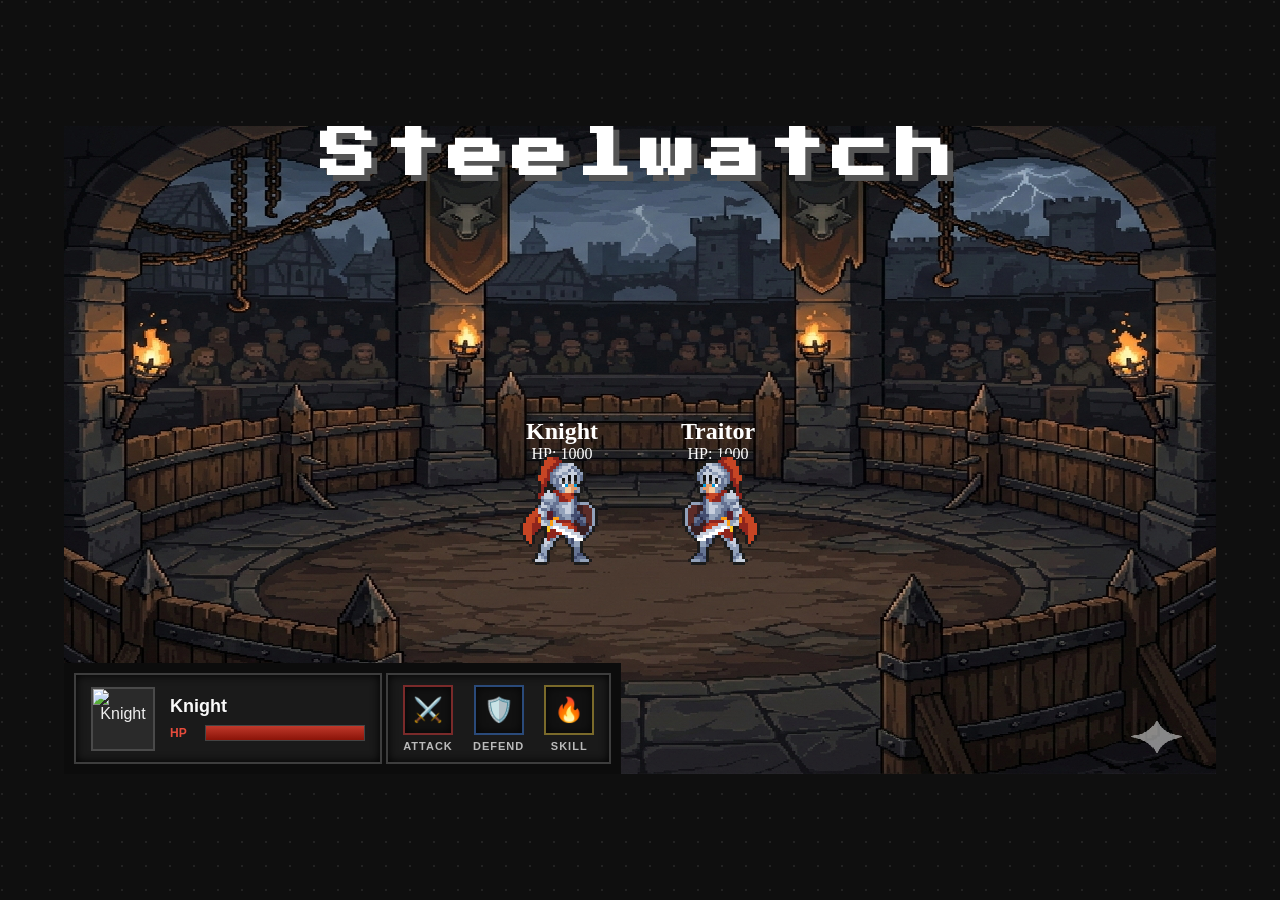
==== index.html @ 5653f2d4 "Implement player hud (not interactive)" ====
<!DOCTYPE html>
<html lang="en">

<head>
  <meta charset="UTF-8">
  <meta name="viewport" content="width=device-width, initial-scale=1.0">
  <title>Steelwatch</title>
  <link rel="stylesheet" href="./css/styles.css">
  <link href="https://fonts.googleapis.com/css2?family=Press+Start+2P&display=swap" rel="stylesheet">
</head>

<body>

  <div class="arena">

    <h1 class="game-title">Steelwatch</h1>

    <div class="fighters">

      <div class="fighter player">
        <div class="stats">
          <h2 id="player-name">Knight</h2>
          <p>HP: <span id="player-hp"></span></p>
        </div>
        <div class="sprite idle" id="player-sprite"></div>
      </div>

      <div class="fighter enemy">
        <div class="stats">
          <h2 id="enemy-name">Traitor</h2>
          <p>HP: <span id="enemy-hp"></span></p>
        </div>
        <div class="sprite idle" id="enemy-sprite"></div>
      </div>
    </div>

    <!--HUD CODE-->
    <div class="rpg-hud">
      <div class="panel character-panel">
        <div class="portrait-container">
          <div class="portrait">
            <img src="tu-imagen-aqui.png" alt="Knight">
          </div>
        </div>

        <div class="stats-container">
          <div class="character-name">Knight</div>

          <div class="stat-row">
            <span class="label hp-label">HP</span>
            <div class="bar-container">
              <div class="bar hp-bar" style="width: 100%;">
                <span class="bar-text"></span>
              </div>
            </div>
          </div>
        </div>
      </div>

      <div class="panel actions-panel">
        <div class="action-item">
          <div class="icon-box attack-border">
            <span class="icon">⚔️</span>
          </div>
          <span class="action-name">ATTACK</span>
        </div>
        <div class="action-item">
          <div class="icon-box defend-border">
            <span class="icon">🛡️</span>
          </div>
          <span class="action-name">DEFEND</span>
        </div>
        <div class="action-item">
          <div class="icon-box skill-border">
            <span class="icon">🔥</span>
          </div>
          <span class="action-name">SKILL</span>
        </div>
      </div>
    </div>
  </div>


  <!--SCRIPTS-->
  <script src="js/Character.js"></script>
  <script src="js/Enemy.js"></script>
  <script src="js/Game.js"></script>
  <script src="js/main.js"></script>

</body>

</html>
---- css/styles.css ----
/* Reset básico */
* {
    box-sizing: border-box;
    margin: 0;
    padding: 0;
}

body {
    background-color: #0f0f0f;
    background-image: radial-gradient(circle at 2px 2px, #222 1px, transparent 0);
    background-size: 24px 24px;
    display: flex;
    justify-content: center;
    align-items: center;
    min-height: 100vh;
    margin: 0;

    /*box-shadow: inset 0 0 200px rgba(138, 149, 151, 0.1);
  animation: ambiance 1s infinite alternate;
  */
}

/*
@keyframes ambiance {
  from { box-shadow: inset 0 0 150px rgba(0, 0, 0, 0.9); }
  to { box-shadow: inset 0 0 200px rgba(66, 3, 3, 0.7); }
}
  */

/* Arena */
.arena {
    height: 90%;
    width: 90%;
    max-width: 1650px;
    aspect-ratio: 16 / 9;
    position: relative;
    overflow: hidden;
    background-image: url(../assets/backgrounds/fosa-del-juicio.png);
    background-repeat: no-repeat;
    background-size: 100% 100%;
    image-rendering: pixelated;
}

.game-title {
    text-align: center;
    font-family: 'Press Start 2P', cursive;
    font-size: 3.5rem;
    margin: 0;
    color: #fff;
    letter-spacing: 8px;
    text-shadow: 6px 6px 0px #555;
}

/* Controles */
/* Contenedor Principal */
.rpg-hud {
    position: absolute;
    bottom: 0;
    display: flex;
    gap: 4px;
    background-color: #0c0c0c;
    padding: 10px;
    font-family: 'Segoe UI', Tahoma, Geneva, Verdana, sans-serif;
    color: #eee;
    user-select: none;
}

/* Paneles con borde biselado */
.panel {
    background: #1a1a1a;
    border: 2px solid #3d3d3d;
    box-shadow: inset 0 0 10px #000;
    display: flex;
    padding: 10px 15px;
    align-items: center;
}

/* Estilo del Retrato */
.portrait-container {
    text-align: center;
    margin-right: 15px;
}

.portrait {
    width: 64px;
    height: 64px;
    border: 2px solid #4a4a4a;
    background: #2a2a2a;
    display: flex;
    justify-content: center;
    align-items: center;
    overflow: hidden;
}

.portrait img {
    width: 100%;
    height: 100%;
    object-fit: cover;
}

/* Estadísticas y Barras */
.stats-container {
    display: flex;
    flex-direction: column;
    gap: 6px;
}

.character-name {
    color: #fafafa;
    font-weight: bold;
    font-size: 18px;
    margin-bottom: 2px;
}

.stat-row {
    display: flex;
    align-items: center;
    gap: 10px;
}

.label {
    font-weight: bold;
    font-size: 12px;
    width: 25px;
}

.hp-label { color: #e74c3c; }

.bar-container {
    width: 160px;
    height: 16px;
    background: #0a0a0a;
    border: 1px solid #444;
    position: relative;
    box-shadow: inset 0 0 5px #000;
}

.bar {
    height: 100%;
    display: flex;
    align-items: center;
    justify-content: center;
    transition: width 0.3s ease;
}

.bar-text {
    font-size: 11px;
    font-weight: bold;
    color: #fff;
    z-index: 2;
    text-shadow: 1px 1px 2px #000;
}

.hp-bar {
    background: linear-gradient(to bottom, #c0392b, #8a1308);
}

/* Panel de Acciones */
.actions-panel {
    gap: 20px;
}

.action-item {
    display: flex;
    flex-direction: column;
    align-items: center;
    cursor: pointer;
    transition: transform 0.1s;
}

.action-item:hover {
    transform: translateY(-2px);
}

.icon-box {
    width: 50px;
    height: 50px;
    background: #111;
    display: flex;
    justify-content: center;
    align-items: center;
    margin-bottom: 5px;
    box-shadow: inset 0 0 8px rgba(0,0,0,0.8);
}

.icon { font-size: 24px; }

.action-name {
    font-size: 11px;
    font-weight: bold;
    color: #bbb;
    letter-spacing: 1px;
}

/* Bordes específicos para las acciones */
.attack-border { border: 2px solid #7a2a2a; }
.defend-border { border: 2px solid #2a4a7a; }
.skill-border { border: 2px solid #7a6a2a; }

/* Zona de combate */
.fighters {
    position: absolute;
    bottom: 35%;
    width: 100%;
    display: flex;
    justify-content: center;
    align-items: flex-end;
}

/* Cada combatiente */
.fighter {
    display: flex;
    flex-direction: column;
    align-items: center;
    margin: 0 30px;
}

/* Stats */
.stats {
    text-align: center;
    color: rgb(255, 255, 255);
}




/*******************************/
/*******************************/
/********PLAYER SPRITE *********/
/*******************************/
/*******************************/

#player-sprite {
    width: 96px;
    /* ancho de 1 frame */
    height: 84px;
    /* alto de 1 frame */
    background-image: url("../assets/knight/IDLE.png");
    background-size: 672px 84px;
    transform: scale(3);
    background-position: 0 0;
}

/* Clase idle */
#player-sprite.idle {
    animation: idleAnim 0.6s steps(7) infinite;
}

@keyframes idleAnim {
    from {
        background-position: 0 0;
    }

    to {
        background-position: -672px;
    }
}

/* Clase attack */
#player-sprite.attack {
    background-image: url("../assets/knight/ATTACK\ 3.png");
    animation: attackAnim 0.6s steps(6);
}

@keyframes attackAnim {
    from {
        background-position: 0 0;
    }

    to {
        background-position: -672px;
    }
}


/* Clase Slash attack */

#player-sprite.slashAttack {
    background-image: url("../assets/knight/ATTACK\ 1.png");
    animation:
        slashAttackAnim 0.6s steps(6) infinite;
}

@keyframes slashAttackAnim {
    from {
        background-position: 0 0;
    }

    to {
        background-position: -672px;
    }
}


/* Clase Blocked */

#player-sprite.block {
    background-image: url("../assets/knight/DEFEND.png");
    animation:
        blockAnim 0.6s steps(6) infinite;
}

@keyframes blockAnim {
    from {
        background-position: 0 0;
    }

    to {
        background-position: -672px;
    }
}


/* Clase hurt */

#player-sprite.hurt {
    background-image: url("../assets/knight/HURT.png");
    animation: hurtAnim 0.5s steps(4) infinite;
    background-size: 384px 84px;
}

@keyframes hurtAnim {
    from {
        background-position: 0 0;
    }

    to {
        background-position: -384px;
    }
}

/*Clase death */

#player-sprite.death {
    background-image: url("../assets/knight/DEATH.png");
    animation: deathAnim 1s steps(11) forwards;
    background-size: 1152px 84px;
}

@keyframes deathAnim {
    from {
        background-position: 0 0;
    }

    to {
        background-position: -1056px;
    }
}




/* Controles */
.controls {
    text-align: center;
}

/*******************************/
/*******************************/
/********ENEMY SPRITE *********/
/*******************************/
/*******************************/

#enemy-sprite {
    width: 96px;
    /* ancho de 1 frame */
    height: 84px;
    /* alto de 1 frame */
    background-image: url("../assets/knight/IDLE.png");
    background-repeat: no-repeat;
    background-size: 672px 84px;
    transform: scale(3, 3) scaleX(-1);
    background-position: 0 0;
}

/* Clase idle */
#enemy-sprite.idle {
    animation: enemyIdleAnim 0.6s steps(7) infinite;
}

@keyframes enemyIdleAnim {
    from {
        background-position: 0 0;
    }

    to {
        background-position: -672px;
    }
}

/* Clase attack */
#enemy-sprite.attack {
    background-image: url("../assets/knight/ATTACK\ 3.png");
    animation: attackAnim 0.7s steps(6);
}

@keyframes attackAnim {
    from {
        background-position: 0 0;
    }

    to {
        background-position: -672px;
    }
}

/* Clase block */

#enemy-sprite.block {
    background-image: url("../assets/knight/DEFEND.png");
    animation:
        blockAnim 0.6s steps(6) infinite;
}

@keyframes blockAnim {
    from {
        background-position: 0 0;
    }

    to {
        background-position: -672px;
    }
}

/* Clase hurt */

#enemy-sprite.hurt {
    background-image: url("../assets/knight/HURT.png");
    animation: hurtAnim 0.5s steps(4) infinite;
    background-size: 384px 84px;
}

@keyframes hurtAnim {
    from {
        background-position: 0 0;
    }

    to {
        background-position: -384px;
    }
}

/*Clase death */

#enemy-sprite.death {
    background-image: url("../assets/knight/DEATH.png");
    animation: deathAnim 1s steps(11) forwards;
    background-size: 1152px 84px;
}

@keyframes deathAnim {
    from {
        background-position: 0 0;
    }

    to {
        background-position: -1056px;
    }
}
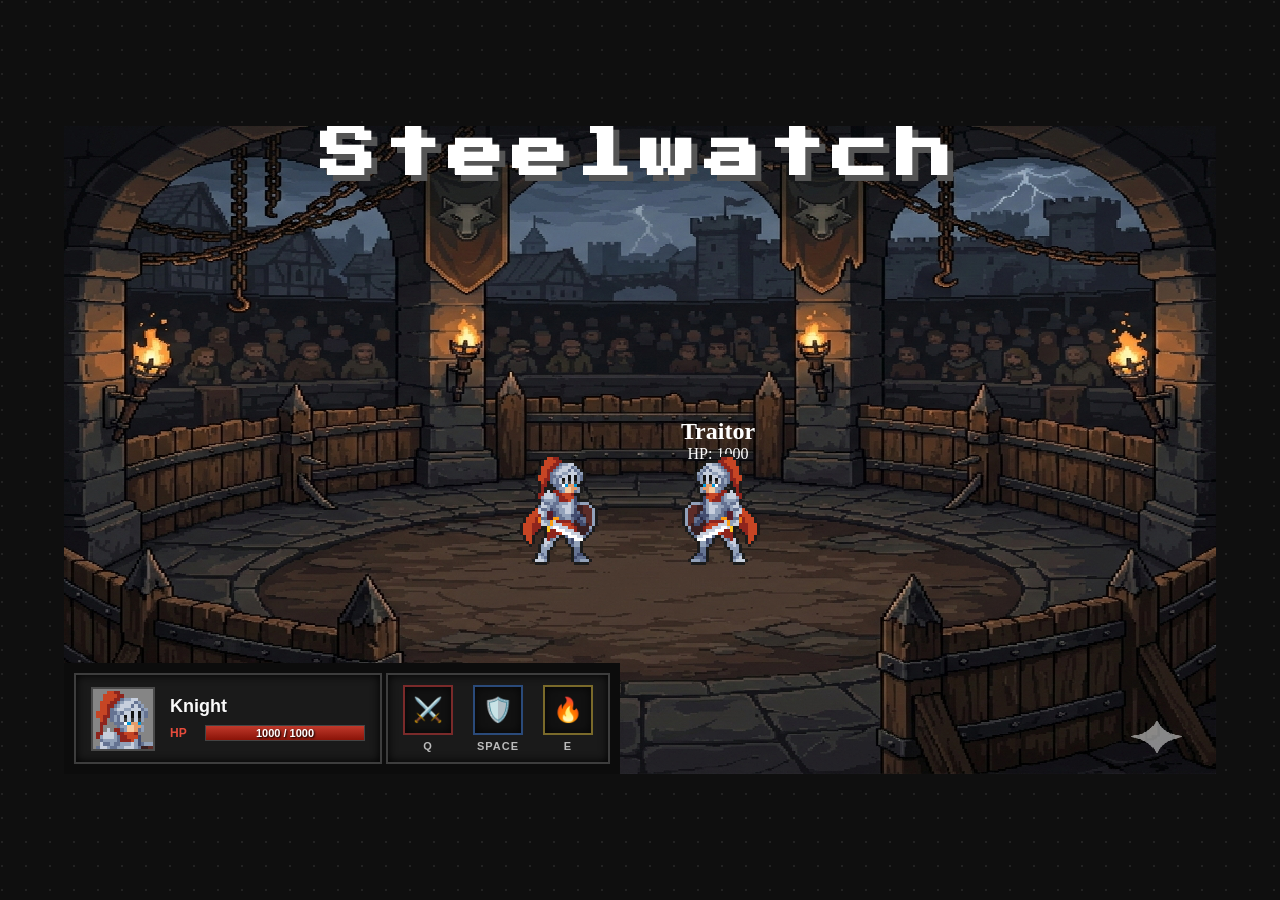
==== commit 773a1192: "Implement full interactive logic for HUD bar" ====
--- a/index.html
+++ b/index.html
@@ -18,10 +18,6 @@
     <div class="fighters">
 
       <div class="fighter player">
-        <div class="stats">
-          <h2 id="player-name">Knight</h2>
-          <p>HP: <span id="player-hp"></span></p>
-        </div>
         <div class="sprite idle" id="player-sprite"></div>
       </div>
 
@@ -39,18 +35,18 @@
       <div class="panel character-panel">
         <div class="portrait-container">
           <div class="portrait">
-            <img src="tu-imagen-aqui.png" alt="Knight">
+            <img src="./assets/Knight-image.png" alt="Knight">
           </div>
         </div>
 
         <div class="stats-container">
-          <div class="character-name">Knight</div>
+          <div id="player-name" class="character-name">Knight</div>
 
           <div class="stat-row">
             <span class="label hp-label">HP</span>
             <div class="bar-container">
-              <div class="bar hp-bar" style="width: 100%;">
-                <span class="bar-text"></span>
+              <div id="player-HpBar" class="bar hp-bar" style="width: 100%;">
+                <span id="bar-text" class="bar-text"></span>
               </div>
             </div>
           </div>
@@ -62,19 +58,19 @@
           <div class="icon-box attack-border">
             <span class="icon">⚔️</span>
           </div>
-          <span class="action-name">ATTACK</span>
+          <span class="action-name">Q</span>
         </div>
         <div class="action-item">
           <div class="icon-box defend-border">
             <span class="icon">🛡️</span>
           </div>
-          <span class="action-name">DEFEND</span>
+          <span class="action-name">SPACE</span>
         </div>
         <div class="action-item">
           <div class="icon-box skill-border">
             <span class="icon">🔥</span>
           </div>
-          <span class="action-name">SKILL</span>
+          <span class="action-name">E</span>
         </div>
       </div>
     </div>
--- a/css/styles.css
+++ b/css/styles.css
@@ -50,9 +50,9 @@
     letter-spacing: 8px;
     text-shadow: 6px 6px 0px #555;
 }
-
-/* Controles */
-/* Contenedor Principal */
+/***************************/
+/******** PLAYER HUD *******/
+/***************************/
 .rpg-hud {
     position: absolute;
     bottom: 0;
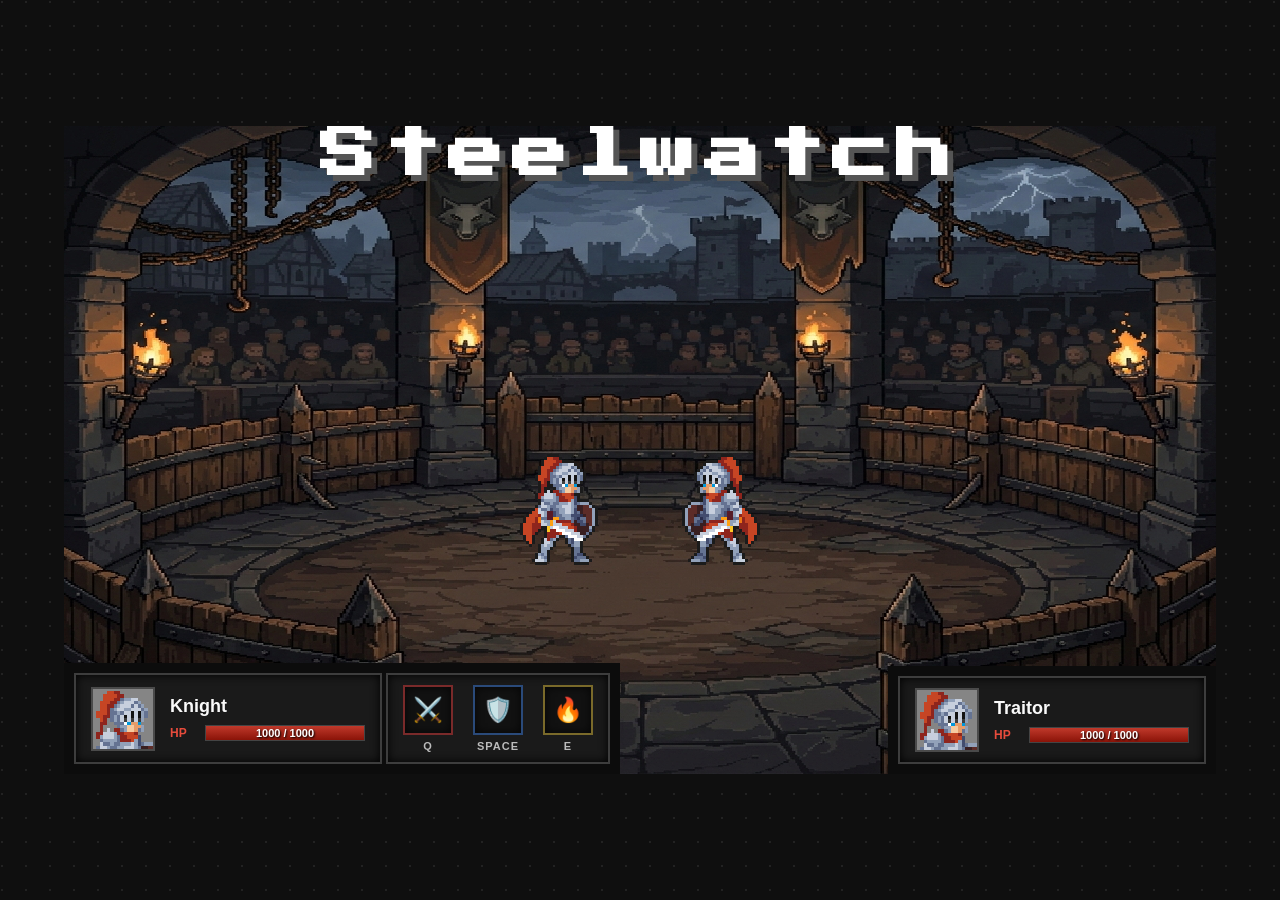
==== commit eea59617: "Implement fully interactive player and  enemy stats HUD, also made it reusable for any game instance" ====
--- a/index.html
+++ b/index.html
@@ -22,16 +22,12 @@
       </div>
 
       <div class="fighter enemy">
-        <div class="stats">
-          <h2 id="enemy-name">Traitor</h2>
-          <p>HP: <span id="enemy-hp"></span></p>
-        </div>
         <div class="sprite idle" id="enemy-sprite"></div>
       </div>
     </div>
 
     <!--HUD CODE-->
-    <div class="rpg-hud">
+    <div class="player-hud">
       <div class="panel character-panel">
         <div class="portrait-container">
           <div class="portrait">
@@ -74,6 +70,30 @@
         </div>
       </div>
     </div>
+
+     <div class="enemy-hud">
+      <div class="panel character-panel">
+        <div class="portrait-container">
+          <div class="portrait">
+            <img src="./assets/Knight-image.png" alt="Knight">
+          </div>
+        </div>
+
+        <div class="stats-container">
+          <div id="enemy-name" class="character-name">Knight</div>
+
+          <div class="stat-row">
+            <span class="label hp-label">HP</span>
+            <div class="bar-container">
+              <div id="enemy-HpBar" class="bar hp-bar" style="width: 100%;">
+                <span id="enemyBar-text" class="bar-text"></span>
+              </div>
+            </div>
+          </div>
+        </div>
+      </div>
+    </div>
+
   </div>
 
 
--- a/css/styles.css
+++ b/css/styles.css
@@ -50,10 +50,14 @@
     letter-spacing: 8px;
     text-shadow: 6px 6px 0px #555;
 }
+
+
 /***************************/
 /******** PLAYER HUD *******/
 /***************************/
-.rpg-hud {
+
+
+.player-hud {
     position: absolute;
     bottom: 0;
     display: flex;
@@ -197,7 +201,27 @@
 .defend-border { border: 2px solid #2a4a7a; }
 .skill-border { border: 2px solid #7a6a2a; }
 
-/* Zona de combate */
+/***************************/
+/******** ENEMY HUD ********/
+/***************************/
+
+.enemy-hud {
+    position: absolute;
+    bottom: 0;
+    right: 0;
+    display: flex;
+    gap: 4px;
+    background-color: #0c0c0c;
+    padding: 10px;
+    font-family: 'Segoe UI', Tahoma, Geneva, Verdana, sans-serif;
+    color: #eee;
+    user-select: none;
+}
+
+
+/***************************/
+/**** FIGHTERS CONTAINER ***/
+/***************************/
 .fighters {
     position: absolute;
     bottom: 35%;
@@ -220,6 +244,7 @@
     text-align: center;
     color: rgb(255, 255, 255);
 }
+
 
 
 
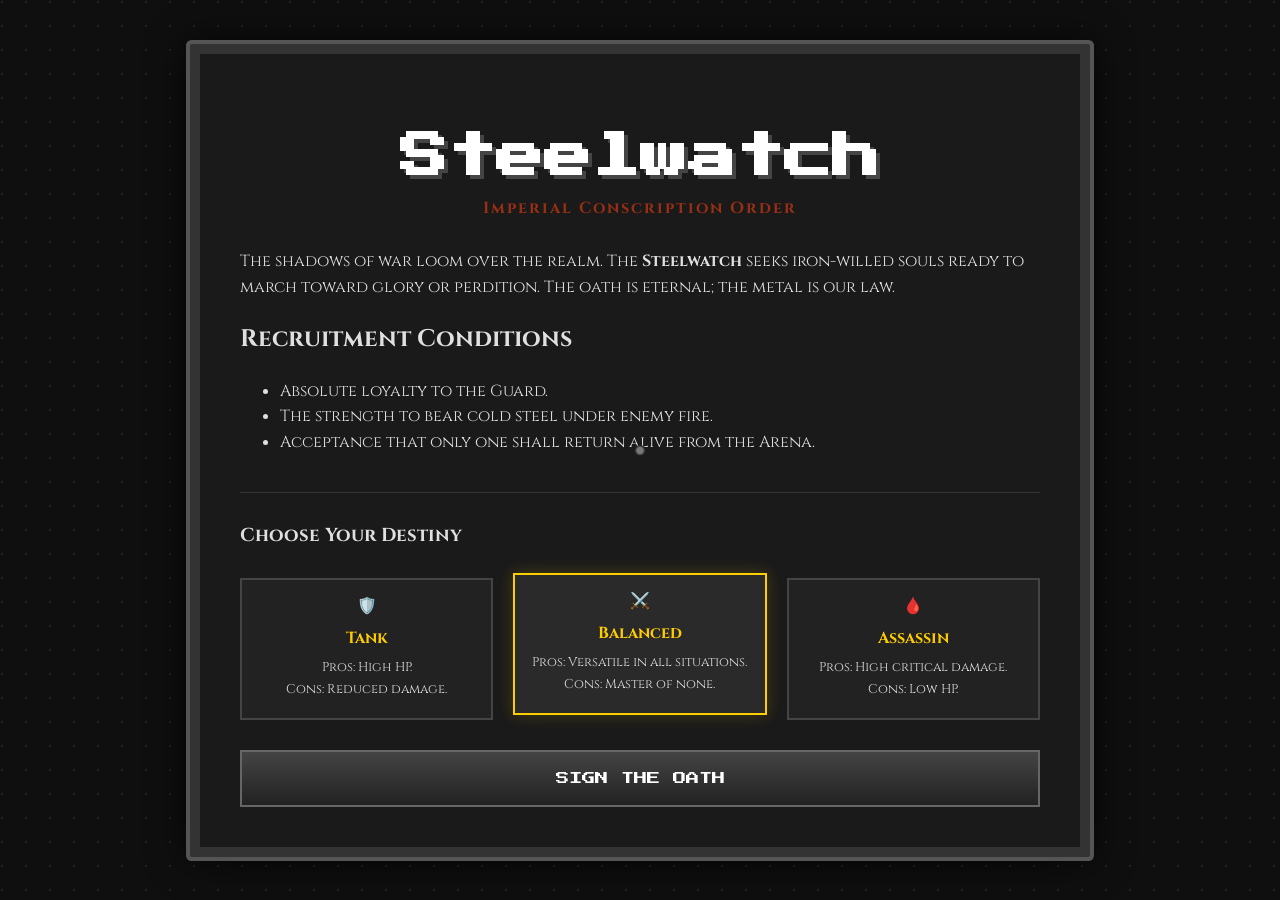
==== commit 9d8e711d: "Implement new index html,  with functional role selection form that saves the data in localstorage a" ====
--- a/index.html
+++ b/index.html
@@ -2,106 +2,76 @@
 <html lang="en">
 
 <head>
-  <meta charset="UTF-8">
-  <meta name="viewport" content="width=device-width, initial-scale=1.0">
-  <title>Steelwatch</title>
-  <link rel="stylesheet" href="./css/styles.css">
-  <link href="https://fonts.googleapis.com/css2?family=Press+Start+2P&display=swap" rel="stylesheet">
+    <meta charset="UTF-8">
+    <meta name="viewport" content="width=device-width, initial-scale=1.0">
+    <title>Steelwatch - Conscription</title>
+    <link rel="stylesheet" href="./css/intro.css">
+    <link href="https://fonts.googleapis.com/css2?family=Press+Start+2P&family=Cinzel:wght@400;700&display=swap"
+        rel="stylesheet">
 </head>
 
 <body>
 
-  <div class="arena">
+    <main class="manuscript-container">
+        <section class="manuscript">
+            <header class="lore-header">
+                <h1 class="game-title">Steelwatch</h1>
+                <p class="subtitle">Imperial Conscription Order</p>
+            </header>
 
-    <h1 class="game-title">Steelwatch</h1>
+            <article class="lore-content">
+                <p>The shadows of war loom over the realm. The <strong>Steelwatch</strong> seeks iron-willed souls ready
+                    to march toward glory or perdition. The oath is eternal; the metal is our law.</p>
 
-    <div class="fighters">
+                <h2>Recruitment Conditions</h2>
+                <ul>
+                    <li>Absolute loyalty to the Guard.</li>
+                    <li>The strength to bear cold steel under enemy fire.</li>
+                    <li>Acceptance that only one shall return alive from the Arena.</li>
+                </ul>
+            </article>
 
-      <div class="fighter player">
-        <div class="sprite idle" id="player-sprite"></div>
-      </div>
+            <form class="class-selection">
+                <h3>Choose Your Destiny</h3>
 
-      <div class="fighter enemy">
-        <div class="sprite idle" id="enemy-sprite"></div>
-      </div>
-    </div>
+                <div class="options-container">
+                    <label class="class-card">
+                        <input type="radio" name="class-choice" value="tank">
+                        <div class="card-content">
+                            <span class="icon">🛡️</span>
+                            <h4>Tank</h4>
+                            <p>Pros: High HP.</p>
+                            <p>Cons: Reduced damage.</p>
+                        </div>
+                    </label>
 
-    <!--HUD CODE-->
-    <div class="player-hud">
-      <div class="panel character-panel">
-        <div class="portrait-container">
-          <div class="portrait">
-            <img src="./assets/Knight-image.png" alt="Knight">
-          </div>
-        </div>
+                    <label class="class-card">
+                        <input type="radio" name="class-choice" value="balanced" checked>
+                        <div class="card-content">
+                            <span class="icon">⚔️</span>
+                            <h4>Balanced</h4>
+                            <p>Pros: Versatile in all situations.</p>
+                            <p>Cons: Master of none.</p>
+                        </div>
+                    </label>
 
-        <div class="stats-container">
-          <div id="player-name" class="character-name">Knight</div>
+                    <label class="class-card">
+                        <input type="radio" name="class-choice" value="assassin">
+                        <div class="card-content">
+                            <span class="icon">🩸</span>
+                            <h4>Assassin</h4>
+                            <p>Pros: High critical damage.</p>
+                            <p>Cons: Low HP.</p>
+                        </div>
+                    </label>
+                </div>
 
-          <div class="stat-row">
-            <span class="label hp-label">HP</span>
-            <div class="bar-container">
-              <div id="player-HpBar" class="bar hp-bar" style="width: 100%;">
-                <span id="bar-text" class="bar-text"></span>
-              </div>
-            </div>
-          </div>
-        </div>
-      </div>
+                <button type="submit" class="sign-button">SIGN THE OATH</button>
+            </form>
+        </section>
+    </main>
 
-      <div class="panel actions-panel">
-        <div class="action-item">
-          <div class="icon-box attack-border">
-            <span class="icon">⚔️</span>
-          </div>
-          <span class="action-name">Q</span>
-        </div>
-        <div class="action-item">
-          <div class="icon-box defend-border">
-            <span class="icon">🛡️</span>
-          </div>
-          <span class="action-name">SPACE</span>
-        </div>
-        <div class="action-item">
-          <div class="icon-box skill-border">
-            <span class="icon">🔥</span>
-          </div>
-          <span class="action-name">E</span>
-        </div>
-      </div>
-    </div>
-
-     <div class="enemy-hud">
-      <div class="panel character-panel">
-        <div class="portrait-container">
-          <div class="portrait">
-            <img src="./assets/Knight-image.png" alt="Knight">
-          </div>
-        </div>
-
-        <div class="stats-container">
-          <div id="enemy-name" class="character-name">Knight</div>
-
-          <div class="stat-row">
-            <span class="label hp-label">HP</span>
-            <div class="bar-container">
-              <div id="enemy-HpBar" class="bar hp-bar" style="width: 100%;">
-                <span id="enemyBar-text" class="bar-text"></span>
-              </div>
-            </div>
-          </div>
-        </div>
-      </div>
-    </div>
-
-  </div>
-
-
-  <!--SCRIPTS-->
-  <script src="js/Character.js"></script>
-  <script src="js/Enemy.js"></script>
-  <script src="js/Game.js"></script>
-  <script src="js/main.js"></script>
+    <script src="./js/intro.js"></script>
 
 </body>
 
--- a/css/intro.css
+++ b/css/intro.css
@@ -0,0 +1,138 @@
+body {
+    background-color: #0f0f0f;
+    background-image: radial-gradient(circle at 2px 2px, #222 1px, transparent 0);
+    background-size: 24px 24px;
+    display: flex;
+    justify-content: center;
+    align-items: center;
+    min-height: 100vh;
+    margin: 0;
+    color: #e0e0e0;
+    font-family: 'Cinzel', serif;
+}
+
+
+.manuscript-container {
+    width: 90vw;
+    max-width: 900px;
+    padding: 20px;
+    animation: fadeIn 1.5s ease-in;
+}
+
+.manuscript {
+    background: #1a1a1a;
+    border: 10px solid #333;
+    box-shadow:
+        0 0 0 4px #555,
+        0 0 40px rgba(0, 0, 0, 0.9);
+    padding: 40px;
+    position: relative;
+    border-radius: 2px;
+}
+
+.manuscript::before {
+    content: "";
+    position: absolute;
+    top: -5px;
+    left: -5px;
+    width: calc(100% + 10px);
+    height: calc(100% + 10px);
+    background-image: radial-gradient(circle, #777 3px, #222 5px, transparent 6px);
+    background-position: 0 0, 100% 0, 0 100%, 100% 100%;
+    background-repeat: no-repeat;
+    pointer-events: none;
+}
+
+
+.game-title {
+    font-family: 'Press Start 2P', cursive;
+    font-size: 3rem;
+    text-align: center;
+    color: #fff;
+    text-shadow: 4px 4px 0px #444;
+    margin-bottom: 10px;
+}
+
+.subtitle {
+    text-align: center;
+    color: #972f15;
+    font-weight: bold;
+    letter-spacing: 2px;
+}
+
+.lore-content {
+    margin: 30px 0;
+    line-height: 1.6;
+    border-bottom: 1px solid #333;
+    padding-bottom: 20px;
+}
+
+.options-container {
+    display: flex;
+    gap: 20px;
+    margin: 30px 0;
+}
+
+.class-card {
+    flex: 1;
+    cursor: pointer;
+}
+
+.class-card input {
+    display: none;
+}
+
+.card-content {
+    background: #222;
+    border: 2px solid #444;
+    padding: 15px;
+    text-align: center;
+    transition: all 0.3s ease;
+}
+
+.class-card input:checked+.card-content {
+    border-color: #ffcc00;
+    background: #2a2a2a;
+    box-shadow: 0 0 15px rgba(255, 204, 0, 0.2);
+    transform: translateY(-5px);
+}
+
+.class-card h4 {
+    margin: 10px 0;
+    color: #ffcc00;
+}
+
+.class-card p {
+    font-size: 0.8rem;
+    margin: 5px 0;
+}
+
+.sign-button {
+    display: block;
+    width: 100%;
+    background: linear-gradient(to bottom, #444, #222);
+    color: white;
+    padding: 20px;
+    border: 2px solid #666;
+    font-family: 'Press Start 2P', cursive;
+    cursor: pointer;
+    transition: 0.2s;
+}
+
+.sign-button:hover {
+    background: #713e31;
+    border-color: #ffcc00;
+    transform: scale(1.02);
+}
+
+@keyframes fadeIn {
+    from {
+        opacity: 0;
+        transform: translateY(20px);
+    }
+
+    to {
+        opacity: 1;
+        transform: translateY(0);
+    }
+}
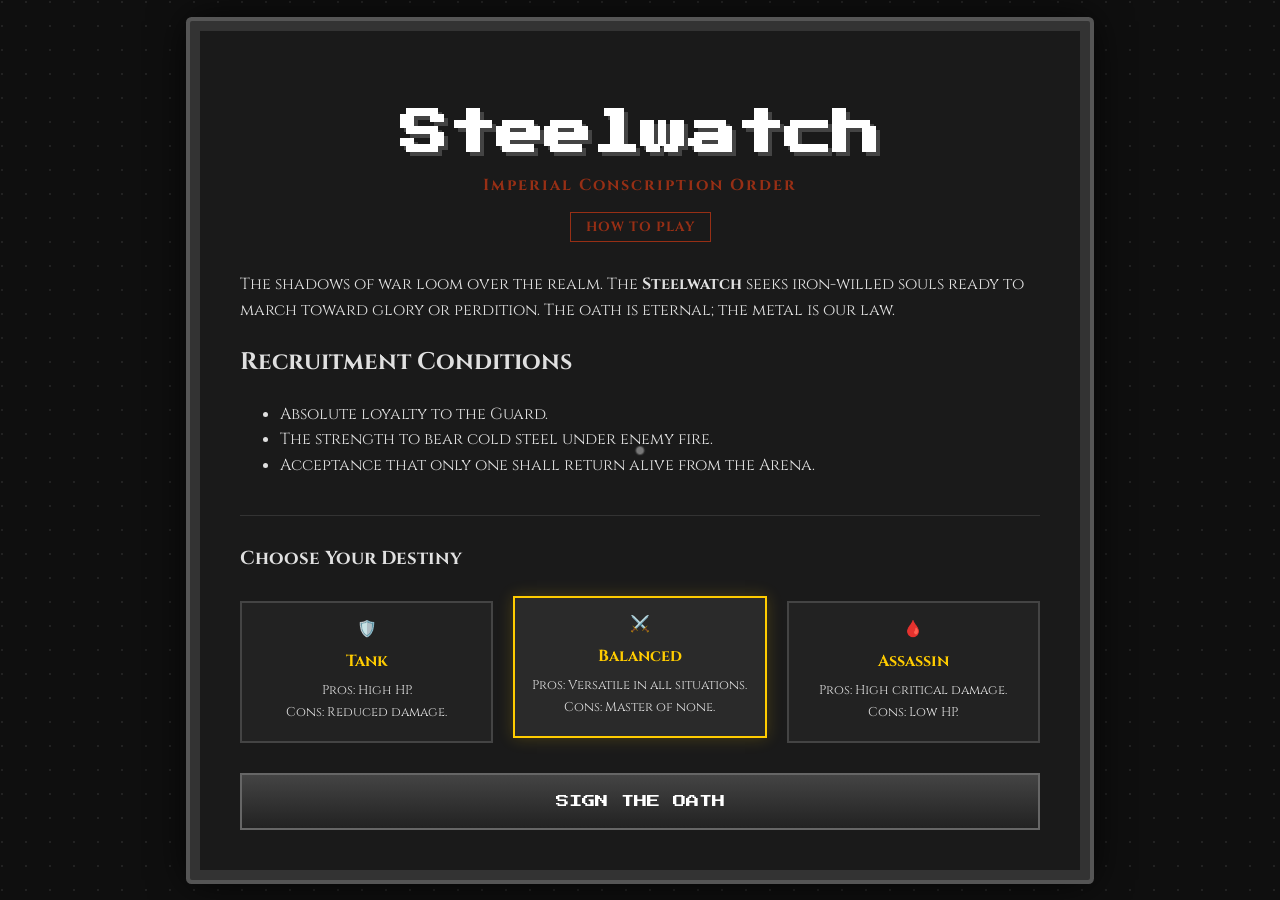
==== commit 80fe754e: "Implement player guide at intro.html" ====
--- a/index.html
+++ b/index.html
@@ -18,6 +18,10 @@
                 <h1 class="game-title">Steelwatch</h1>
                 <p class="subtitle">Imperial Conscription Order</p>
             </header>
+
+            <div style="text-align: center; margin-top: 10px;">
+                <button id="openModal" class="help-button">HOW TO PLAY</button>
+            </div>
 
             <article class="lore-content">
                 <p>The shadows of war loom over the realm. The <strong>Steelwatch</strong> seeks iron-willed souls ready
@@ -71,8 +75,42 @@
         </section>
     </main>
 
+    <div id="howToPlayModal" class="modal">
+        <div class="modal-content manuscript">
+            <span class="close-modal">&times;</span>
+
+            <header class="lore-header">
+                <h2 class="modal-title">Field Manual</h2>
+            </header>
+
+            <article class="modal-body">
+                <section>
+                    <h3>🎮 Controls</h3>
+                    <p>Use the <strong>Selection Cards</strong> to define your role. Click <strong>"SIGN THE
+                            OATH"</strong> to begin your deployment.</p>
+                </section>
+
+                <section>
+                    <h3>⚔️ Combat Behavior</h3>
+                    <p>The enemy is relentless. Each class has a unique stance:</p>
+                    <ul>
+                        <li><strong>Tank:</strong> Absorbs heavy blows but strikes slower.</li>
+                        <li><strong>Balanced:</strong> Adaptable tactics for any threat.</li>
+                        <li><strong>Assassin:</strong> High lethality, but a single mistake is fatal.</li>
+                    </ul>
+                </section>
+
+                <section>
+                    <h3>💀 Enemy Intel</h3>
+                    <p>Opponents follow an <strong>Aggressive Pattern</strong>. They prioritize damage unless staggered.
+                    </p>
+                </section>
+            </article>
+        </div>
+    </div>
+
     <script src="./js/intro.js"></script>
-
+</body>
 </body>
 
 </html>
--- a/css/intro.css
+++ b/css/intro.css
@@ -135,4 +135,77 @@
         opacity: 1;
         transform: translateY(0);
     }
+}
+
+/***************************/
+/***** MODAL AND BUTTON ****/
+/***************************/
+
+
+.help-button {
+    background: transparent;
+    color: #972f15;
+    border: 1px solid #972f15;
+    font-family: 'Cinzel', serif;
+    font-weight: bold;
+    cursor: pointer;
+    padding: 5px 15px;
+    transition: 0.3s;
+    letter-spacing: 1px;
+}
+
+.help-button:hover {
+    background: #972f15;
+    color: #fff;
+    box-shadow: 0 0 10px rgba(151, 47, 21, 0.5);
+}
+
+
+.modal {
+    display: none;
+    position: fixed;
+    z-index: 100;
+    left: 0;
+    top: 0;
+    width: 100%;
+    height: 100%;
+    background-color: rgba(0, 0, 0, 0.85);
+    backdrop-filter: blur(5px);
+}
+
+
+.modal-content {
+    margin: 5% auto;
+    width: 80%;
+    max-width: 600px;
+    animation: fadeIn 0.4s ease-out;
+}
+
+.modal-title {
+    color: #ffcc00;
+    font-family: 'Cinzel', serif;
+    text-align: center;
+    border-bottom: 2px solid #333;
+    padding-bottom: 10px;
+}
+
+.modal-body h3 {
+    color: #972f15;
+    font-size: 1.1rem;
+    margin-top: 20px;
+}
+
+.close-modal {
+    position: absolute;
+    right: 20px;
+    top: 10px;
+    color: #666;
+    font-size: 35px;
+    font-weight: bold;
+    cursor: pointer;
+    line-height: 1;
+}
+
+.close-modal:hover {
+    color: #ffcc00;
 }
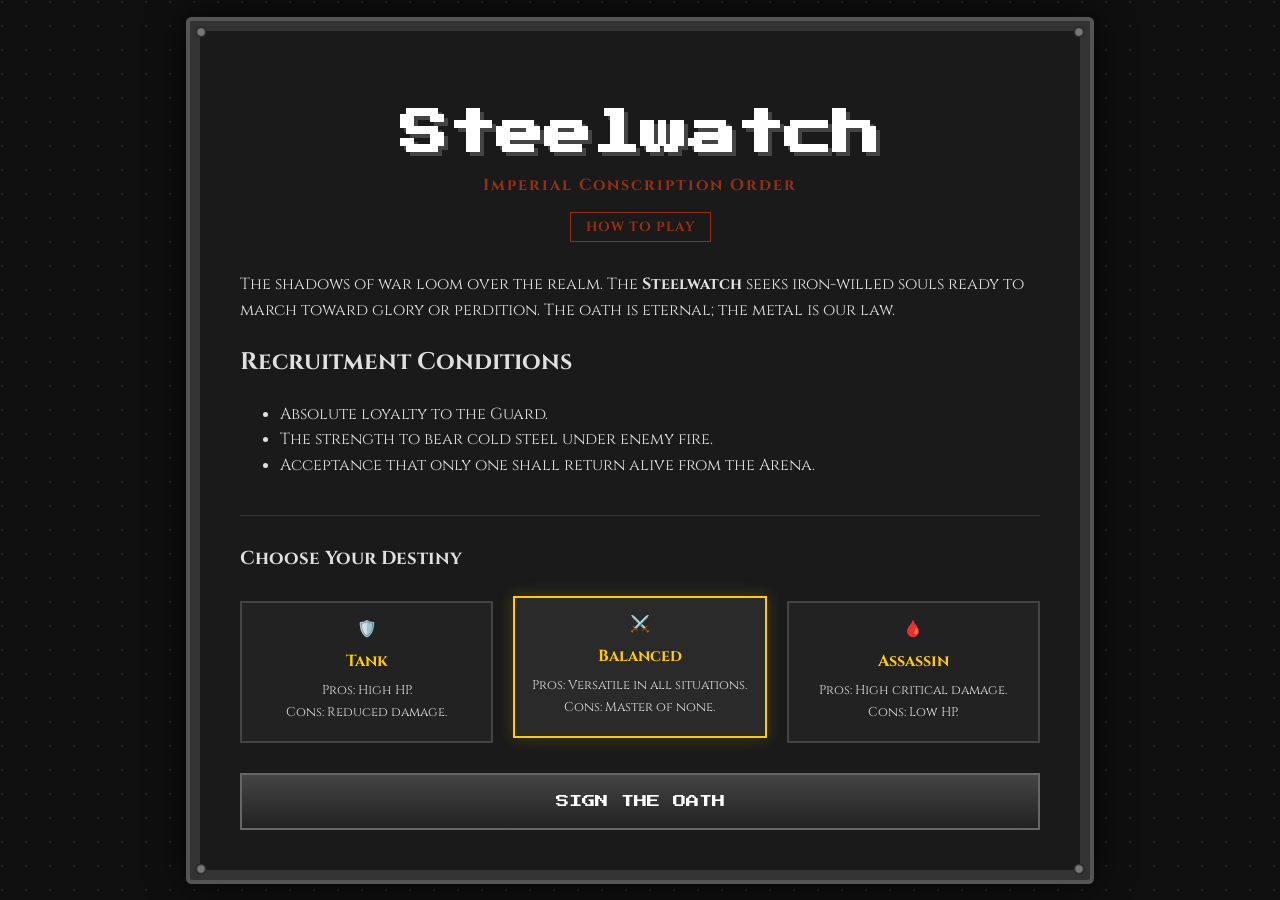
==== commit f63d8581: "Cleaned up the code, Balanced the block method and balanced roles stats. Added README.md" ====
--- a/index.html
+++ b/index.html
@@ -6,8 +6,7 @@
     <meta name="viewport" content="width=device-width, initial-scale=1.0">
     <title>Steelwatch - Conscription</title>
     <link rel="stylesheet" href="./css/intro.css">
-    <link href="https://fonts.googleapis.com/css2?family=Press+Start+2P&family=Cinzel:wght@400;700&display=swap"
-        rel="stylesheet">
+    <link href="https://fonts.googleapis.com/css2?family=Press+Start+2P&family=Cinzel:wght@400;700&display=swap" rel="stylesheet">
 </head>
 
 <body>
@@ -85,32 +84,48 @@
 
             <article class="modal-body">
                 <section>
-                    <h3>🎮 Controls</h3>
-                    <p>Use the <strong>Selection Cards</strong> to define your role. Click <strong>"SIGN THE
-                            OATH"</strong> to begin your deployment.</p>
+                    <h3>🎮 Battle Controls</h3>
+                    <p>Master the steel to survive the Arena:</p>
+                    <ul class="controls-list">
+                        <li>
+                            <strong>[Q] Basic Attack:</strong>
+                            A reliable strike. Moderate damage with a very low chance of being blocked. Your bread and
+                            butter.
+                        </li>
+                        <li>
+                            <strong>[E] Sneak Attack:</strong>
+                            A high-risk gambit. Easily blocked by focused enemies. While it often deals low damage, a
+                            perfect strike grants a <strong>x3 Damage Multiplier</strong>.
+                        </li>
+                        <li>
+                            <strong>[SPACEBAR] Parry:</strong>
+                            The ultimate defense. Timing is everything. Press it exactly when the enemy strikes to
+                            deflect the blow and stay alive.
+                        </li>
+                    </ul>
                 </section>
 
                 <section>
-                    <h3>⚔️ Combat Behavior</h3>
-                    <p>The enemy is relentless. Each class has a unique stance:</p>
+                    <h3>⚔️ Combat Stances</h3>
+                    <p>Your chosen class modifies your attributes:</p>
                     <ul>
-                        <li><strong>Tank:</strong> Absorbs heavy blows but strikes slower.</li>
-                        <li><strong>Balanced:</strong> Adaptable tactics for any threat.</li>
-                        <li><strong>Assassin:</strong> High lethality, but a single mistake is fatal.</li>
+                        <li><strong>Tank:</strong> Massive HP, but strikes with reduced power.</li>
+                        <li><strong>Balanced:</strong> Versatile stats for any encounter.</li>
+                        <li><strong>Assassin:</strong> Fragile health, but lethal critical potential.</li>
                     </ul>
                 </section>
 
                 <section>
                     <h3>💀 Enemy Intel</h3>
-                    <p>Opponents follow an <strong>Aggressive Pattern</strong>. They prioritize damage unless staggered.
-                    </p>
+                    <p>Opponents follow an <strong>Aggressive Pattern</strong>. They prioritize damage unless staggered
+                        by your tactical strikes.</p>
                 </section>
             </article>
         </div>
     </div>
 
     <script src="./js/intro.js"></script>
-</body>
+
 </body>
 
 </html>
--- a/css/intro.css
+++ b/css/intro.css
@@ -22,12 +22,11 @@
 .manuscript {
     background: #1a1a1a;
     border: 10px solid #333;
-    box-shadow:
-        0 0 0 4px #555,
-        0 0 40px rgba(0, 0, 0, 0.9);
+    box-shadow: 0 0 0 4px #555, 0 0 40px rgba(0, 0, 0, 0.9);
     padding: 40px;
     position: relative;
     border-radius: 2px;
+    z-index: 1;
 }
 
 .manuscript::before {
@@ -37,10 +36,32 @@
     left: -5px;
     width: calc(100% + 10px);
     height: calc(100% + 10px);
-    background-image: radial-gradient(circle, #777 3px, #222 5px, transparent 6px);
-    background-position: 0 0, 100% 0, 0 100%, 100% 100%;
+
+    background-image:
+        radial-gradient(circle, #777 3px, #222 5px, transparent 6px),
+        radial-gradient(circle, #777 3px, #222 5px, transparent 6px),
+        radial-gradient(circle, #777 3px, #222 5px, transparent 6px),
+        radial-gradient(circle, #777 3px, #222 5px, transparent 6px);
+
+
+    background-position:
+        0 0,
+        100% 0,
+        0 100%,
+        100% 100%;
+
     background-repeat: no-repeat;
+    background-size: 12px 12px;
     pointer-events: none;
+    z-index: 2;
+}
+
+.lore-header,
+.lore-content,
+.class-selection,
+.modal-body {
+    position: relative;
+    z-index: 3;
 }
 
 
@@ -195,6 +216,22 @@
     margin-top: 20px;
 }
 
+.controls-list li {
+    margin-bottom: 15px;
+    list-style: none;
+}
+
+.controls-list strong {
+    color: #ffcc00;
+    background: #333;
+    padding: 2px 6px;
+    border-radius: 3px;
+    border: 1px solid #555;
+    font-family: 'Press Start 2P', cursive;
+    font-size: 0.7rem;
+    margin-right: 5px;
+}
+
 .close-modal {
     position: absolute;
     right: 20px;
